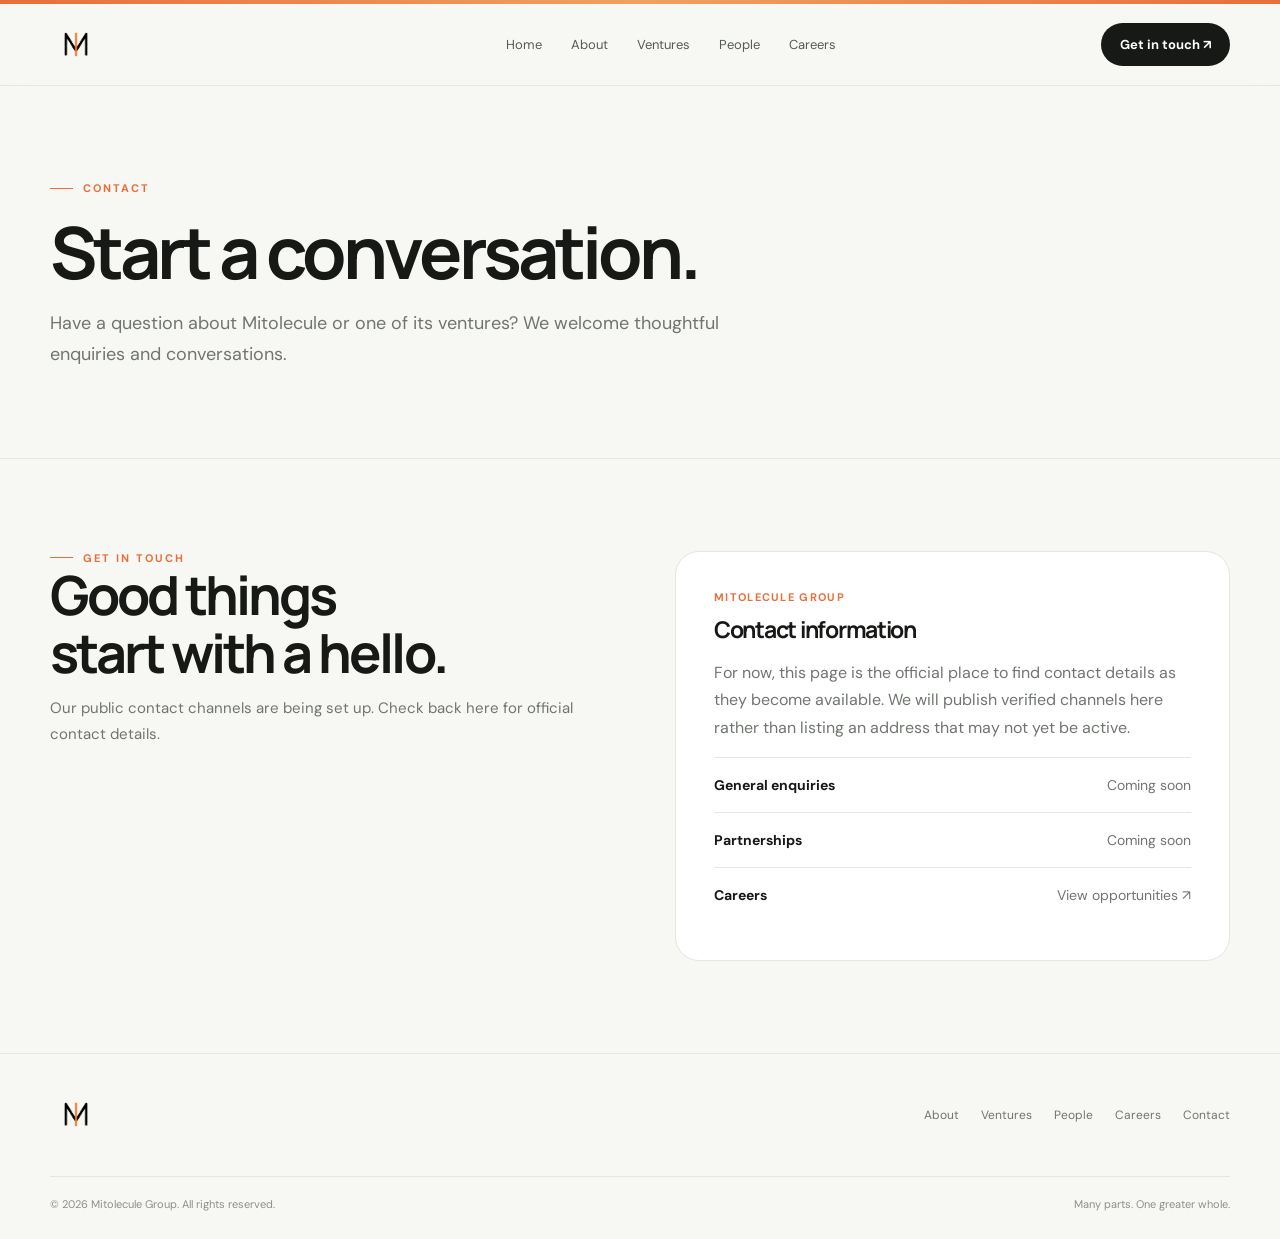
==== contact/index.html @ ab70f0bf "Add files via upload" ====
<!doctype html>
<html lang="en-GB"><head><meta charset="utf-8"><meta name="viewport" content="width=device-width,initial-scale=1"><meta name="theme-color" content="#f7f7f4"><meta name="description" content="Mitolecule Group brings people, ideas and independent ventures together to build things that make a meaningful difference."><title>Contact | Mitolecule Group</title><link rel="preconnect" href="https://fonts.googleapis.com"><link rel="preconnect" href="https://fonts.gstatic.com" crossorigin><link href="../assets/styles.css" rel="stylesheet"><link rel="icon" href="../assets/logo.png" type="image/png"></head><body><div class="topline"></div><header><div class="wrap nav"><a class="brand" href="/" aria-label="Mitolecule Group home"><img class="brand-mark-img" src="../assets/logo.png" alt="Mitolecule wordmark"></a><nav class="navlinks" aria-label="Main navigation"><a class="" href="/">Home</a><a class="" href="/about/">About</a><a class="" href="/ventures/">Ventures</a><a class="" href="/people/">People</a><a class="" href="/careers/">Careers</a></nav><a class="nav-cta" href="/contact/">Get in touch ↗</a><button class="mobile-toggle" aria-label="Open navigation" aria-expanded="false">☰</button><nav class="mobile-menu" aria-label="Mobile navigation"><a href="/">Home</a><a href="/about/">About</a><a href="/ventures/">Ventures</a><a href="/people/">People</a><a href="/careers/">Careers</a><a href="/contact/">Contact</a></nav></div></header><main>
<section class="page-hero"><div class="wrap reveal"><div class="eyebrow">Contact</div><h1>Start a conversation.</h1><p class="lead">Have a question about Mitolecule or one of its ventures? We welcome thoughtful enquiries and conversations.</p></div></section>
<section class="section"><div class="wrap split"><div class="reveal"><div class="eyebrow">Get in touch</div><h2>Good things<br>start with a hello.</h2><p class="lead" style="font-size:15px">Our public contact channels are being set up. Check back here for official contact details.</p></div><div class="contact-panel reveal"><div class="tag">Mitolecule Group</div><h3 style="margin:12px 0">Contact information</h3><p>For now, this page is the official place to find contact details as they become available. We will publish verified channels here rather than listing an address that may not yet be active.</p><div class="contact-row"><strong>General enquiries</strong><span>Coming soon</span></div><div class="contact-row"><strong>Partnerships</strong><span>Coming soon</span></div><div class="contact-row"><strong>Careers</strong><span><a href="/careers/">View opportunities ↗</a></span></div></div></div></section>
</main><footer><div class="wrap"><div class="footer-top"><a class="brand" href="/"><img class="brand-mark-img" src="../assets/logo.png" alt="Mitolecule wordmark"></a><div class="footer-links"><a href="/about/">About</a><a href="/ventures/">Ventures</a><a href="/people/">People</a><a href="/careers/">Careers</a><a href="/contact/">Contact</a></div></div><div class="footer-bottom"><span>© <span data-year></span> Mitolecule Group. All rights reserved.</span><span>Many parts. One greater whole.</span></div></div></footer><script src="../assets/main.js"></script></body></html>
---- assets/styles.css ----
@import url('https://fonts.googleapis.com/css2?family=DM+Sans:wght@400;500;600;700&family=Manrope:wght@400;500;600;700;800&display=swap');
:root{--bg:#f7f7f4;--paper:#fff;--ink:#171916;--muted:#70766f;--line:#e5e7e1;--accent:#e76f3c;--accent2:#f3a36d;--soft:#f0eee8;--max:1180px}
*{box-sizing:border-box}html{scroll-behavior:smooth}body{margin:0;background:var(--bg);color:var(--ink);font-family:"DM Sans",sans-serif;-webkit-font-smoothing:antialiased}a{color:inherit;text-decoration:none}button{font:inherit}.wrap{width:min(var(--max),calc(100% - 48px));margin:auto}.topline{height:4px;background:linear-gradient(90deg,#e76f3c,#f0a15f,#e76f3c)}header{height:82px;display:flex;align-items:center;border-bottom:1px solid var(--line);background:rgba(247,247,244,.9);position:sticky;top:0;z-index:20;backdrop-filter:blur(14px)}.nav{display:flex;align-items:center;justify-content:space-between;gap:24px}.brand{display:flex;align-items:center;gap:12px;font-family:Manrope,sans-serif;font-weight:800;letter-spacing:-.7px;font-size:19px}.mark{width:34px;height:34px;border-radius:11px;background:var(--ink);display:grid;place-items:center;color:white;font-size:16px;position:relative;overflow:hidden}.mark:after{content:"";position:absolute;width:17px;height:17px;border:2px solid var(--accent);border-radius:50%;right:-5px;top:-5px}.navlinks{display:flex;align-items:center;gap:29px;font-size:13px;color:#555c54}.navlinks a{transition:color .2s}.navlinks a:hover,.navlinks a.active{color:var(--ink)}.navlinks a.active{font-weight:700}.nav-cta,.button{display:inline-flex;align-items:center;justify-content:center;gap:10px;border-radius:999px;padding:13px 19px;background:var(--ink);color:#fff;font-size:13px;font-weight:700;transition:transform .2s,background .2s}.nav-cta:hover,.button:hover{transform:translateY(-2px);background:#343a33}.button.light{background:#fff;color:var(--ink);border:1px solid var(--line)}.button.orange{background:var(--accent)}.mobile-toggle{display:none;border:0;background:none;font-size:23px}.eyebrow{font-size:11px;letter-spacing:2px;text-transform:uppercase;font-weight:700;color:var(--accent);display:flex;align-items:center;gap:10px}.eyebrow:before{content:"";width:23px;height:1px;background:currentColor}h1,h2,h3{font-family:Manrope,sans-serif;letter-spacing:-.055em;margin:0}h1{font-size:clamp(48px,7vw,86px);line-height:1.02;font-weight:700}h2{font-size:clamp(34px,4.5vw,54px);line-height:1.08}h3{font-size:23px;line-height:1.2}.lead{font-size:18px;line-height:1.7;color:var(--muted);max-width:620px}.muted{color:var(--muted)}.hero{padding:105px 0 90px;position:relative;overflow:hidden}.hero-grid{display:grid;grid-template-columns:1.1fr .9fr;align-items:center;gap:60px}.hero h1{max-width:760px;margin:23px 0}.hero h1 span{color:var(--accent)}.hero-actions{display:flex;gap:12px;flex-wrap:wrap;margin-top:32px}.hero-art{min-height:440px;position:relative;display:grid;place-items:center}.orbit{width:340px;height:340px;border:1px solid #d9d9d0;border-radius:50%;position:absolute}.orbit:before,.orbit:after{content:"";position:absolute;border:1px solid #e2e1d9;border-radius:50%;inset:34px}.orbit:after{inset:75px}.core{width:142px;height:142px;border-radius:42px;background:var(--ink);display:grid;place-items:center;color:white;font:800 44px Manrope;box-shadow:0 25px 70px #24291d26;z-index:2;transform:rotate(-8deg)}.node{position:absolute;width:54px;height:54px;border-radius:18px;background:var(--paper);border:1px solid var(--line);display:grid;place-items:center;color:var(--accent);font-size:19px;box-shadow:0 10px 30px #24291d0c}.n1{top:40px;left:48%}.n2{right:2%;top:45%}.n3{bottom:35px;left:22%}.n4{left:0;top:37%}.art-caption{position:absolute;bottom:0;right:2%;font-size:11px;letter-spacing:1.5px;text-transform:uppercase;color:#92978f}.section{padding:92px 0}.section-head{display:flex;justify-content:space-between;align-items:end;gap:30px;margin-bottom:38px}.section-head p{max-width:390px;color:var(--muted);line-height:1.7;margin:0}.grid3{display:grid;grid-template-columns:repeat(3,1fr);gap:16px}.card{background:var(--paper);border:1px solid var(--line);border-radius:20px;padding:28px;min-height:220px;transition:transform .25s,border-color .25s}.card:hover{transform:translateY(-5px);border-color:#d6b29e}.card-icon{width:43px;height:43px;border-radius:14px;background:#fbede5;color:var(--accent);display:grid;place-items:center;font-size:19px;margin-bottom:28px}.card p{color:var(--muted);line-height:1.65;font-size:14px}.arrow{display:inline-block;color:var(--accent);font-size:20px;margin-top:8px}.band{background:var(--ink);color:#fff;padding:78px 0}.band-grid{display:grid;grid-template-columns:1fr 1fr;gap:50px;align-items:center}.band p{color:#b7beb5;line-height:1.75}.band .eyebrow{color:#f39a6c}.band .button{background:#fff;color:var(--ink)}.quote{font:500 clamp(24px,3vw,36px)/1.35 Manrope;letter-spacing:-1.2px;max-width:760px}.quote span{color:#f29a6c}.stats{display:grid;grid-template-columns:repeat(3,1fr);gap:20px;border-top:1px solid #ffffff26;margin-top:45px;padding-top:25px}.stat strong{font:700 29px Manrope;display:block}.stat span{font-size:12px;color:#b7beb5}.page-hero{padding:95px 0 70px;border-bottom:1px solid var(--line)}.page-hero h1{font-size:clamp(48px,6vw,72px);max-width:900px;margin:20px 0}.page-hero .lead{max-width:720px}.split{display:grid;grid-template-columns:1fr 1fr;gap:70px;align-items:start}.prose p{color:var(--muted);line-height:1.85;font-size:16px}.principle{padding:24px 0;border-top:1px solid var(--line);display:grid;grid-template-columns:45px 1fr;gap:15px}.principle .num{font:700 13px Manrope;color:var(--accent);padding-top:4px}.principle p{margin:8px 0 0;color:var(--muted);line-height:1.65;font-size:14px}.venture-card{background:var(--paper);border:1px solid var(--line);border-radius:24px;padding:34px;display:grid;grid-template-columns:1fr auto;gap:20px;align-items:center}.venture-logo{width:64px;height:64px;border-radius:20px;background:#20241f;color:#fff;display:grid;place-items:center;font:800 23px Manrope}.tag{font-size:11px;text-transform:uppercase;letter-spacing:1.3px;color:var(--accent);font-weight:700}.status{display:inline-flex;padding:7px 10px;background:#f6eee8;color:#a64d2b;border-radius:99px;font-size:11px;font-weight:700}.people-note{padding:36px;border-radius:24px;background:#efeee8}.people-note p{font:500 25px/1.45 Manrope;letter-spacing:-.7px;margin:15px 0}.people-note span{color:var(--accent)}.contact-panel{background:var(--paper);border:1px solid var(--line);border-radius:24px;padding:38px}.contact-panel p{color:var(--muted);line-height:1.7}.contact-row{padding:18px 0;border-top:1px solid var(--line);display:flex;justify-content:space-between;gap:20px;font-size:14px}.contact-row strong{font-weight:700}.contact-row span{color:var(--muted)}footer{border-top:1px solid var(--line);padding:35px 0 28px}.footer-top{display:flex;justify-content:space-between;gap:30px;align-items:center}.footer-links{display:flex;gap:22px;flex-wrap:wrap;font-size:12px;color:var(--muted)}.footer-bottom{display:flex;justify-content:space-between;gap:20px;margin-top:35px;padding-top:20px;border-top:1px solid var(--line);font-size:11px;color:#8b9189}.reveal{opacity:0;transform:translateY(18px);transition:opacity .7s,transform .7s}.reveal.visible{opacity:1;transform:none}.mobile-menu{display:none}
@media(max-width:800px){.wrap{width:min(100% - 36px,var(--max))}.navlinks,.nav-cta{display:none}.mobile-toggle{display:block}.mobile-menu.open{display:flex;position:absolute;top:82px;left:0;right:0;background:var(--bg);padding:20px 24px 25px;border-bottom:1px solid var(--line);flex-direction:column;gap:18px;font-size:14px}.hero{padding:70px 0 50px}.hero-grid,.band-grid,.split{grid-template-columns:1fr;gap:35px}.hero-art{min-height:340px}.orbit{width:280px;height:280px}.section{padding:65px 0}.grid3{grid-template-columns:1fr}.section-head{display:block}.section-head p{margin-top:15px}.stats{grid-template-columns:1fr 1fr}.page-hero{padding:65px 0 48px}.venture-card{grid-template-columns:1fr}.footer-top,.footer-bottom{align-items:flex-start;flex-direction:column}.contact-panel{padding:25px}}

/* Official Mitolecule brand assets */
.brand{gap:0}
.brand-mark-img{display:block;width:190px;height:48px;object-fit:contain;object-position:left center}
.brand-word{display:none}
.watermark-banner{display:block;width:min(100%,360px);height:auto;max-height:360px;object-fit:contain;mix-blend-mode:multiply}
.hero-art{min-height:360px;border-radius:28px;background:linear-gradient(145deg,#f0eee8 0%,#fbfaf7 70%);padding:36px;overflow:hidden}
.hero-art:before{content:"";position:absolute;inset:18px;border:1px solid #e7e4dc;border-radius:20px;pointer-events:none}
.hero-art .watermark-banner{position:relative;z-index:1}
@media(max-width:800px){.brand-mark-img{width:170px;height:43px}.hero-art{min-height:230px;padding:24px}.watermark-banner{width:min(100%,280px);max-height:280px}}


/* Correct brand placement: wordmark in navigation/footer, M symbol in hero banner. */
.brand-mark-img {
  display:block;
  width:190px;
  height:52px;
  object-fit:contain;
  object-position:left center;
}
.watermark-banner {
  display:block;
  width:clamp(190px, 27vw, 300px);
  height:auto;
  max-height:300px;
  object-fit:contain;
  mix-blend-mode:multiply;
}
.hero-art {
  min-height:360px;
  border-radius:28px;
  background:linear-gradient(145deg,#f0eee8 0%,#fbfaf7 72%);
  padding:36px;
  overflow:hidden;
}
.hero-art:before {
  content:"";
  position:absolute;
  inset:18px;
  border:1px solid #e7e4dc;
  border-radius:20px;
  pointer-events:none;
}
.hero-art .watermark-banner {
  position:relative;
  z-index:1;
  width:clamp(180px, 24vw, 260px);
  filter:drop-shadow(0 16px 28px rgba(20,24,18,.08));
}
@media(max-width:800px) {
  .brand-mark-img { width:164px; height:45px; }
  .hero-art { min-height:235px; padding:24px; }
  .hero-art .watermark-banner { width:170px; }
}
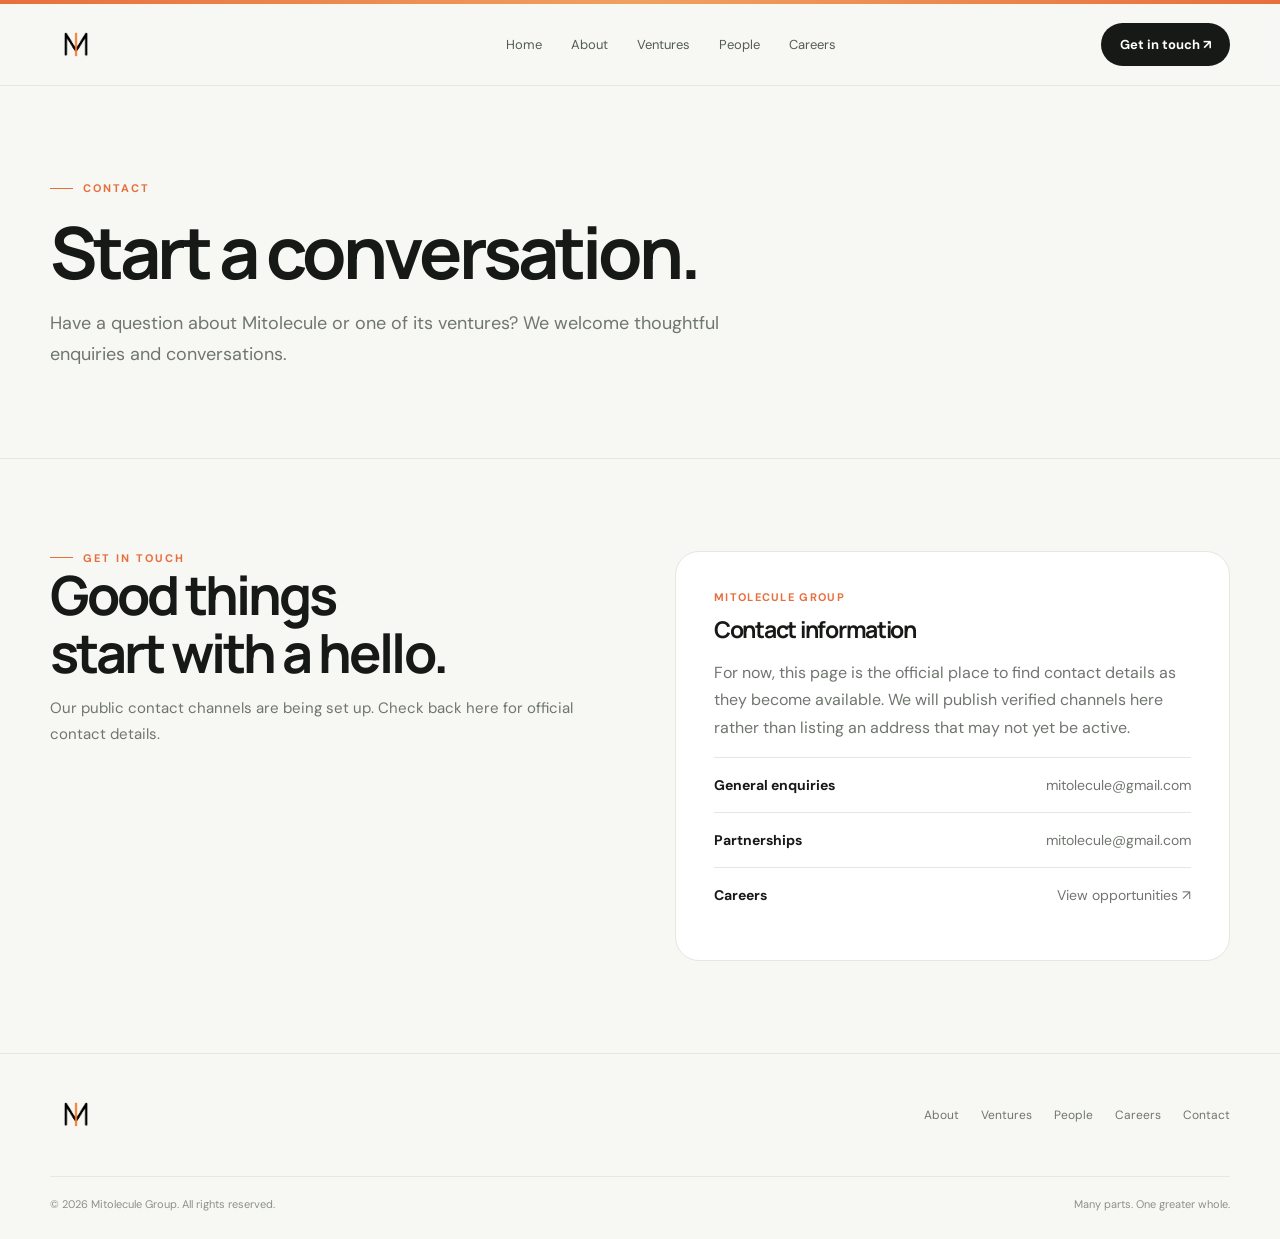
==== commit 0b2b28e3: "Update index.html" ====
--- a/contact/index.html
+++ b/contact/index.html
@@ -1,5 +1,5 @@
 <!doctype html>
 <html lang="en-GB"><head><meta charset="utf-8"><meta name="viewport" content="width=device-width,initial-scale=1"><meta name="theme-color" content="#f7f7f4"><meta name="description" content="Mitolecule Group brings people, ideas and independent ventures together to build things that make a meaningful difference."><title>Contact | Mitolecule Group</title><link rel="preconnect" href="https://fonts.googleapis.com"><link rel="preconnect" href="https://fonts.gstatic.com" crossorigin><link href="../assets/styles.css" rel="stylesheet"><link rel="icon" href="../assets/logo.png" type="image/png"></head><body><div class="topline"></div><header><div class="wrap nav"><a class="brand" href="/" aria-label="Mitolecule Group home"><img class="brand-mark-img" src="../assets/logo.png" alt="Mitolecule wordmark"></a><nav class="navlinks" aria-label="Main navigation"><a class="" href="/">Home</a><a class="" href="/about/">About</a><a class="" href="/ventures/">Ventures</a><a class="" href="/people/">People</a><a class="" href="/careers/">Careers</a></nav><a class="nav-cta" href="/contact/">Get in touch ↗</a><button class="mobile-toggle" aria-label="Open navigation" aria-expanded="false">☰</button><nav class="mobile-menu" aria-label="Mobile navigation"><a href="/">Home</a><a href="/about/">About</a><a href="/ventures/">Ventures</a><a href="/people/">People</a><a href="/careers/">Careers</a><a href="/contact/">Contact</a></nav></div></header><main>
 <section class="page-hero"><div class="wrap reveal"><div class="eyebrow">Contact</div><h1>Start a conversation.</h1><p class="lead">Have a question about Mitolecule or one of its ventures? We welcome thoughtful enquiries and conversations.</p></div></section>
-<section class="section"><div class="wrap split"><div class="reveal"><div class="eyebrow">Get in touch</div><h2>Good things<br>start with a hello.</h2><p class="lead" style="font-size:15px">Our public contact channels are being set up. Check back here for official contact details.</p></div><div class="contact-panel reveal"><div class="tag">Mitolecule Group</div><h3 style="margin:12px 0">Contact information</h3><p>For now, this page is the official place to find contact details as they become available. We will publish verified channels here rather than listing an address that may not yet be active.</p><div class="contact-row"><strong>General enquiries</strong><span>Coming soon</span></div><div class="contact-row"><strong>Partnerships</strong><span>Coming soon</span></div><div class="contact-row"><strong>Careers</strong><span><a href="/careers/">View opportunities ↗</a></span></div></div></div></section>
-</main><footer><div class="wrap"><div class="footer-top"><a class="brand" href="/"><img class="brand-mark-img" src="../assets/logo.png" alt="Mitolecule wordmark"></a><div class="footer-links"><a href="/about/">About</a><a href="/ventures/">Ventures</a><a href="/people/">People</a><a href="/careers/">Careers</a><a href="/contact/">Contact</a></div></div><div class="footer-bottom"><span>© <span data-year></span> Mitolecule Group. All rights reserved.</span><span>Many parts. One greater whole.</span></div></div></footer><script src="../assets/main.js"></script></body></html>+<section class="section"><div class="wrap split"><div class="reveal"><div class="eyebrow">Get in touch</div><h2>Good things<br>start with a hello.</h2><p class="lead" style="font-size:15px">Our public contact channels are being set up. Check back here for official contact details.</p></div><div class="contact-panel reveal"><div class="tag">Mitolecule Group</div><h3 style="margin:12px 0">Contact information</h3><p>For now, this page is the official place to find contact details as they become available. We will publish verified channels here rather than listing an address that may not yet be active.</p><div class="contact-row"><strong>General enquiries</strong><span>mitolecule@gmail.com</span></div><div class="contact-row"><strong>Partnerships</strong><span>mitolecule@gmail.com</span></div><div class="contact-row"><strong>Careers</strong><span><a href="/careers/">View opportunities ↗</a></span></div></div></div></section>
+</main><footer><div class="wrap"><div class="footer-top"><a class="brand" href="/"><img class="brand-mark-img" src="../assets/logo.png" alt="Mitolecule wordmark"></a><div class="footer-links"><a href="/about/">About</a><a href="/ventures/">Ventures</a><a href="/people/">People</a><a href="/careers/">Careers</a><a href="/contact/">Contact</a></div></div><div class="footer-bottom"><span>© <span data-year></span> Mitolecule Group. All rights reserved.</span><span>Many parts. One greater whole.</span></div></div></footer><script src="../assets/main.js"></script></body></html>
